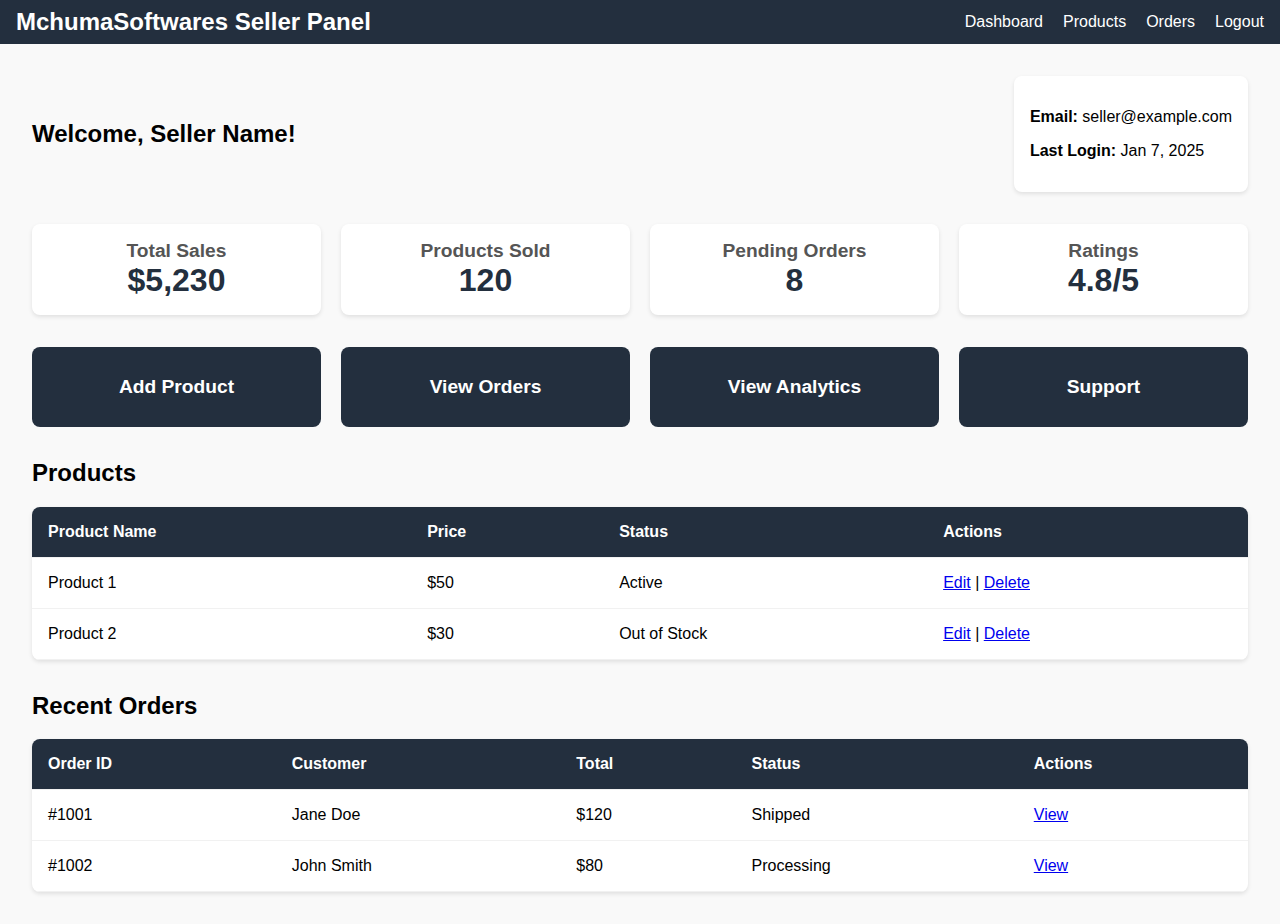
==== seller_dashboard.html @ af599c17 "u" ====
<!DOCTYPE html>
<html lang="en">
  <head>
    <meta charset="UTF-8" />
    <meta name="viewport" content="width=device-width, initial-scale=1.0" />
    <title>Seller Panel | MchumaSoftwares</title>
    <link rel="stylesheet" href="sellers-panel.css" />
    <style>
      body {
        font-family: Arial, sans-serif;
        margin: 0;
        padding: 0;
        background-color: #f9f9f9;
      }
      nav {
        background-color: #232f3e;
        color: white;
        display: flex;
        justify-content: space-between;
        align-items: center;
        padding: 0.5em 1em;
      }
      nav .logo {
        font-size: 1.5em;
        font-weight: bold;
      }
      nav ul {
        list-style: none;
        display: flex;
        margin: 0;
        padding: 0;
      }
      nav ul li {
        margin-left: 20px;
      }
      nav ul li a {
        color: white;
        text-decoration: none;
        font-size: 1em;
      }
      .seller-panel {
        padding: 2em;
      }
      .panel-header {
        display: flex;
        justify-content: space-between;
        align-items: center;
        margin-bottom: 2em;
      }
      .welcome-text {
        font-size: 1.5em;
        font-weight: bold;
      }
      .user-info {
        background-color: white;
        padding: 1em;
        border-radius: 8px;
        box-shadow: 0 2px 4px rgba(0, 0, 0, 0.1);
      }
      .metrics {
        display: grid;
        grid-template-columns: repeat(auto-fit, minmax(200px, 1fr));
        gap: 20px;
        margin-bottom: 2em;
      }
      .metric {
        background-color: white;
        padding: 1em;
        border-radius: 8px;
        box-shadow: 0 2px 4px rgba(0, 0, 0, 0.1);
        text-align: center;
      }
      .metric h3 {
        margin: 0;
        font-size: 1.2em;
        color: #555;
      }
      .metric p {
        font-size: 2em;
        font-weight: bold;
        margin: 0;
        color: #232f3e;
      }
      .shortcuts {
        display: grid;
        grid-template-columns: repeat(auto-fit, minmax(200px, 1fr));
        gap: 20px;
      }
      .shortcut {
        background-color: #232f3e;
        color: white;
        padding: 1.5em;
        border-radius: 8px;
        text-align: center;
        font-size: 1.2em;
        text-decoration: none;
        font-weight: bold;
      }
      .shortcut:hover {
        background-color: #37475a;
      }
      .orders-section,
      .products-section {
        margin-top: 2em;
      }
      table {
        width: 100%;
        border-collapse: collapse;
        background-color: white;
        margin-top: 1em;
        border-radius: 8px;
        overflow: hidden;
        box-shadow: 0 2px 4px rgba(0, 0, 0, 0.1);
      }
      table th,
      table td {
        padding: 1em;
        text-align: left;
        border-bottom: 1px solid #f1f1f1;
      }
      table th {
        background-color: #232f3e;
        color: white;
      }
      table tr:hover {
        background-color: #f9f9f9;
      }
    </style>
  </head>
  <body>
    <!-- Navigation Bar -->
    <nav>
      <div class="logo">MchumaSoftwares Seller Panel</div>
      <ul>
        <li><a href="#">Dashboard</a></li>
        <li><a href="#">Products</a></li>
        <li><a href="#">Orders</a></li>
        <li><a href="logout.html">Logout</a></li>
      </ul>
    </nav>

    <!-- Seller Panel Content -->
    <div class="seller-panel">
      <!-- Panel Header -->
      <div class="panel-header">
        <div class="welcome-text">Welcome, Seller Name!</div>
        <div class="user-info">
          <p><strong>Email:</strong> seller@example.com</p>
          <p><strong>Last Login:</strong> Jan 7, 2025</p>
        </div>
      </div>

      <!-- Metrics Section -->
      <div class="metrics">
        <div class="metric">
          <h3>Total Sales</h3>
          <p>$5,230</p>
        </div>
        <div class="metric">
          <h3>Products Sold</h3>
          <p>120</p>
        </div>
        <div class="metric">
          <h3>Pending Orders</h3>
          <p>8</p>
        </div>
        <div class="metric">
          <h3>Ratings</h3>
          <p>4.8/5</p>
        </div>
      </div>

      <!-- Shortcuts Section -->
      <div class="shortcuts">
        <a href="add-product.html" class="shortcut">Add Product</a>
        <a href="view-orders.html" class="shortcut">View Orders</a>
        <a href="analytics.html" class="shortcut">View Analytics</a>
        <a href="support.html" class="shortcut">Support</a>
      </div>

      <!-- Products Section -->
      <div class="products-section">
        <h2>Products</h2>
        <table>
          <thead>
            <tr>
              <th>Product Name</th>
              <th>Price</th>
              <th>Status</th>
              <th>Actions</th>
            </tr>
          </thead>
          <tbody>
            <tr>
              <td>Product 1</td>
              <td>$50</td>
              <td>Active</td>
              <td><a href="#">Edit</a> | <a href="#">Delete</a></td>
            </tr>
            <tr>
              <td>Product 2</td>
              <td>$30</td>
              <td>Out of Stock</td>
              <td><a href="#">Edit</a> | <a href="#">Delete</a></td>
            </tr>
          </tbody>
        </table>
      </div>

      <!-- Orders Section -->
      <div class="orders-section">
        <h2>Recent Orders</h2>
        <table>
          <thead>
            <tr>
              <th>Order ID</th>
              <th>Customer</th>
              <th>Total</th>
              <th>Status</th>
              <th>Actions</th>
            </tr>
          </thead>
          <tbody>
            <tr>
              <td>#1001</td>
              <td>Jane Doe</td>
              <td>$120</td>
              <td>Shipped</td>
              <td><a href="#">View</a></td>
            </tr>
            <tr>
              <td>#1002</td>
              <td>John Smith</td>
              <td>$80</td>
              <td>Processing</td>
              <td><a href="#">View</a></td>
            </tr>
          </tbody>
        </table>
      </div>
    </div>
  </body>
</html>
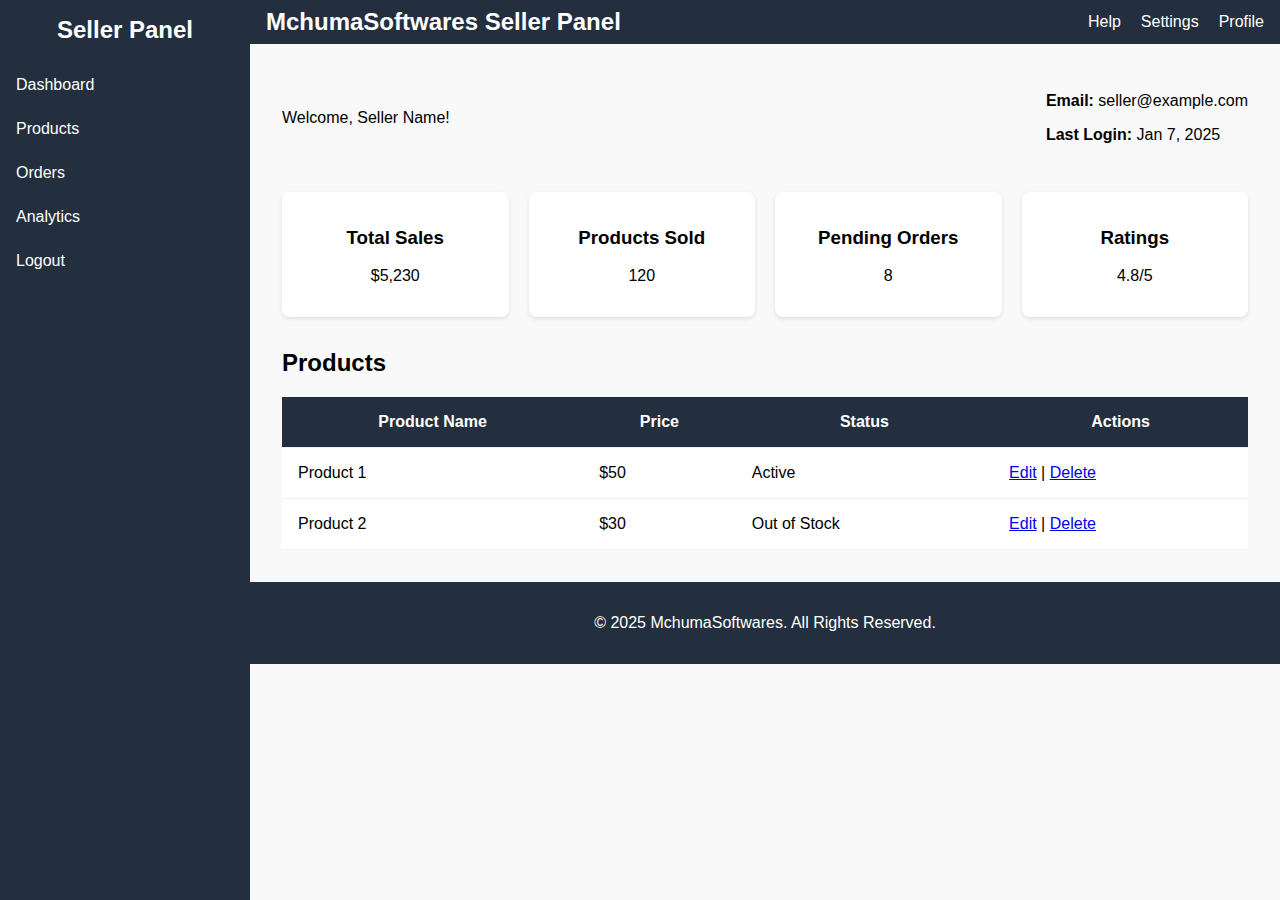
==== commit 843d5ae1: "p" ====
--- a/seller_dashboard.html
+++ b/seller_dashboard.html
@@ -1,147 +1,181 @@
 <!DOCTYPE html>
 <html lang="en">
-  <head>
-    <meta charset="UTF-8" />
-    <meta name="viewport" content="width=device-width, initial-scale=1.0" />
-    <title>Seller Panel | MchumaSoftwares</title>
-    <link rel="stylesheet" href="sellers-panel.css" />
-    <style>
-      body {
-        font-family: Arial, sans-serif;
-        margin: 0;
-        padding: 0;
-        background-color: #f9f9f9;
-      }
-      nav {
-        background-color: #232f3e;
-        color: white;
-        display: flex;
-        justify-content: space-between;
-        align-items: center;
-        padding: 0.5em 1em;
-      }
-      nav .logo {
-        font-size: 1.5em;
-        font-weight: bold;
-      }
-      nav ul {
-        list-style: none;
-        display: flex;
-        margin: 0;
-        padding: 0;
-      }
-      nav ul li {
-        margin-left: 20px;
-      }
-      nav ul li a {
-        color: white;
-        text-decoration: none;
-        font-size: 1em;
-      }
-      .seller-panel {
-        padding: 2em;
-      }
-      .panel-header {
-        display: flex;
-        justify-content: space-between;
-        align-items: center;
-        margin-bottom: 2em;
-      }
-      .welcome-text {
-        font-size: 1.5em;
-        font-weight: bold;
-      }
-      .user-info {
-        background-color: white;
-        padding: 1em;
-        border-radius: 8px;
-        box-shadow: 0 2px 4px rgba(0, 0, 0, 0.1);
-      }
-      .metrics {
-        display: grid;
-        grid-template-columns: repeat(auto-fit, minmax(200px, 1fr));
-        gap: 20px;
-        margin-bottom: 2em;
-      }
-      .metric {
-        background-color: white;
-        padding: 1em;
-        border-radius: 8px;
-        box-shadow: 0 2px 4px rgba(0, 0, 0, 0.1);
-        text-align: center;
-      }
-      .metric h3 {
-        margin: 0;
-        font-size: 1.2em;
-        color: #555;
-      }
-      .metric p {
-        font-size: 2em;
-        font-weight: bold;
-        margin: 0;
-        color: #232f3e;
-      }
-      .shortcuts {
-        display: grid;
-        grid-template-columns: repeat(auto-fit, minmax(200px, 1fr));
-        gap: 20px;
-      }
-      .shortcut {
-        background-color: #232f3e;
-        color: white;
-        padding: 1.5em;
-        border-radius: 8px;
-        text-align: center;
-        font-size: 1.2em;
-        text-decoration: none;
-        font-weight: bold;
-      }
-      .shortcut:hover {
-        background-color: #37475a;
-      }
-      .orders-section,
-      .products-section {
-        margin-top: 2em;
-      }
-      table {
-        width: 100%;
-        border-collapse: collapse;
-        background-color: white;
-        margin-top: 1em;
-        border-radius: 8px;
-        overflow: hidden;
-        box-shadow: 0 2px 4px rgba(0, 0, 0, 0.1);
-      }
-      table th,
-      table td {
-        padding: 1em;
-        text-align: left;
-        border-bottom: 1px solid #f1f1f1;
-      }
-      table th {
-        background-color: #232f3e;
-        color: white;
-      }
-      table tr:hover {
-        background-color: #f9f9f9;
-      }
-    </style>
-  </head>
-  <body>
-    <!-- Navigation Bar -->
-    <nav>
+<head>
+  <meta charset="UTF-8" />
+  <meta name="viewport" content="width=device-width, initial-scale=1.0" />
+  <title>Seller Panel | MchumaSoftwares</title>
+  <link rel="stylesheet" href="sellers-panel.css" />
+  <style>
+    body {
+      font-family: Arial, sans-serif;
+      margin: 0;
+      padding: 0;
+      background-color: #f9f9f9;
+      display: flex;
+    }
+
+    /* Sidebar */
+    .sidebar {
+      width: 250px;
+      height: 100vh;
+      background-color: #232f3e;
+      color: white;
+      padding: 1em 0;
+      position: fixed;
+    }
+
+    .sidebar h2 {
+      text-align: center;
+      margin: 0 0 1em;
+      font-size: 1.5em;
+    }
+
+    .sidebar ul {
+      list-style: none;
+      padding: 0;
+    }
+
+    .sidebar ul li {
+      margin: 10px 0;
+      padding: 0.5em 1em;
+    }
+
+    .sidebar ul li a {
+      color: white;
+      text-decoration: none;
+      font-size: 1em;
+      display: block;
+    }
+
+    .sidebar ul li:hover {
+      background-color: #37475a;
+    }
+
+    /* Main Content */
+    .main-content {
+      margin-left: 250px;
+      width: calc(100% - 250px);
+      display: flex;
+      flex-direction: column;
+    }
+
+    /* Navbar */
+    .navbar {
+      background-color: #232f3e;
+      color: white;
+      display: flex;
+      justify-content: space-between;
+      align-items: center;
+      padding: 0.5em 1em;
+    }
+
+    .navbar .logo {
+      font-size: 1.5em;
+      font-weight: bold;
+    }
+
+    .navbar ul {
+      list-style: none;
+      display: flex;
+      margin: 0;
+      padding: 0;
+    }
+
+    .navbar ul li {
+      margin-left: 20px;
+    }
+
+    .navbar ul li a {
+      color: white;
+      text-decoration: none;
+      font-size: 1em;
+    }
+
+    /* Footer */
+    .footer {
+      background-color: #232f3e;
+      color: white;
+      text-align: center;
+      padding: 1em 0;
+      margin-top: auto;
+    }
+
+    /* Content Styling */
+    .seller-panel {
+      padding: 2em;
+    }
+
+    .panel-header {
+      display: flex;
+      justify-content: space-between;
+      align-items: center;
+      margin-bottom: 2em;
+    }
+
+    .metrics {
+      display: grid;
+      grid-template-columns: repeat(auto-fit, minmax(200px, 1fr));
+      gap: 20px;
+      margin-bottom: 2em;
+    }
+
+    .metric, .shortcut {
+      background-color: white;
+      padding: 1em;
+      border-radius: 8px;
+      box-shadow: 0 2px 4px rgba(0, 0, 0, 0.1);
+      text-align: center;
+    }
+
+    table {
+      width: 100%;
+      border-collapse: collapse;
+      margin-top: 1em;
+      background-color: white;
+    }
+
+    table th, table td {
+      padding: 1em;
+      border-bottom: 1px solid #f1f1f1;
+    }
+
+    table th {
+      background-color: #232f3e;
+      color: white;
+    }
+
+    table tr:hover {
+      background-color: #f9f9f9;
+    }
+  </style>
+</head>
+<body>
+  <!-- Sidebar -->
+  <div class="sidebar">
+    <h2>Seller Panel</h2>
+    <ul>
+      <li><a href="#">Dashboard</a></li>
+      <li><a href="#">Products</a></li>
+      <li><a href="#">Orders</a></li>
+      <li><a href="#">Analytics</a></li>
+      <li><a href="logout.html">Logout</a></li>
+    </ul>
+  </div>
+
+  <!-- Main Content -->
+  <div class="main-content">
+    <!-- Navbar -->
+    <div class="navbar">
       <div class="logo">MchumaSoftwares Seller Panel</div>
       <ul>
-        <li><a href="#">Dashboard</a></li>
-        <li><a href="#">Products</a></li>
-        <li><a href="#">Orders</a></li>
-        <li><a href="logout.html">Logout</a></li>
+        <li><a href="#">Help</a></li>
+        <li><a href="#">Settings</a></li>
+        <li><a href="#">Profile</a></li>
       </ul>
-    </nav>
+    </div>
 
     <!-- Seller Panel Content -->
     <div class="seller-panel">
-      <!-- Panel Header -->
       <div class="panel-header">
         <div class="welcome-text">Welcome, Seller Name!</div>
         <div class="user-info">
@@ -168,14 +202,6 @@
           <h3>Ratings</h3>
           <p>4.8/5</p>
         </div>
-      </div>
-
-      <!-- Shortcuts Section -->
-      <div class="shortcuts">
-        <a href="add-product.html" class="shortcut">Add Product</a>
-        <a href="view-orders.html" class="shortcut">View Orders</a>
-        <a href="analytics.html" class="shortcut">View Analytics</a>
-        <a href="support.html" class="shortcut">Support</a>
       </div>
 
       <!-- Products Section -->
@@ -206,38 +232,12 @@
           </tbody>
         </table>
       </div>
-
-      <!-- Orders Section -->
-      <div class="orders-section">
-        <h2>Recent Orders</h2>
-        <table>
-          <thead>
-            <tr>
-              <th>Order ID</th>
-              <th>Customer</th>
-              <th>Total</th>
-              <th>Status</th>
-              <th>Actions</th>
-            </tr>
-          </thead>
-          <tbody>
-            <tr>
-              <td>#1001</td>
-              <td>Jane Doe</td>
-              <td>$120</td>
-              <td>Shipped</td>
-              <td><a href="#">View</a></td>
-            </tr>
-            <tr>
-              <td>#1002</td>
-              <td>John Smith</td>
-              <td>$80</td>
-              <td>Processing</td>
-              <td><a href="#">View</a></td>
-            </tr>
-          </tbody>
-        </table>
-      </div>
     </div>
-  </body>
+
+    <!-- Footer -->
+    <div class="footer">
+      <p>&copy; 2025 MchumaSoftwares. All Rights Reserved.</p>
+    </div>
+  </div>
+</body>
 </html>
